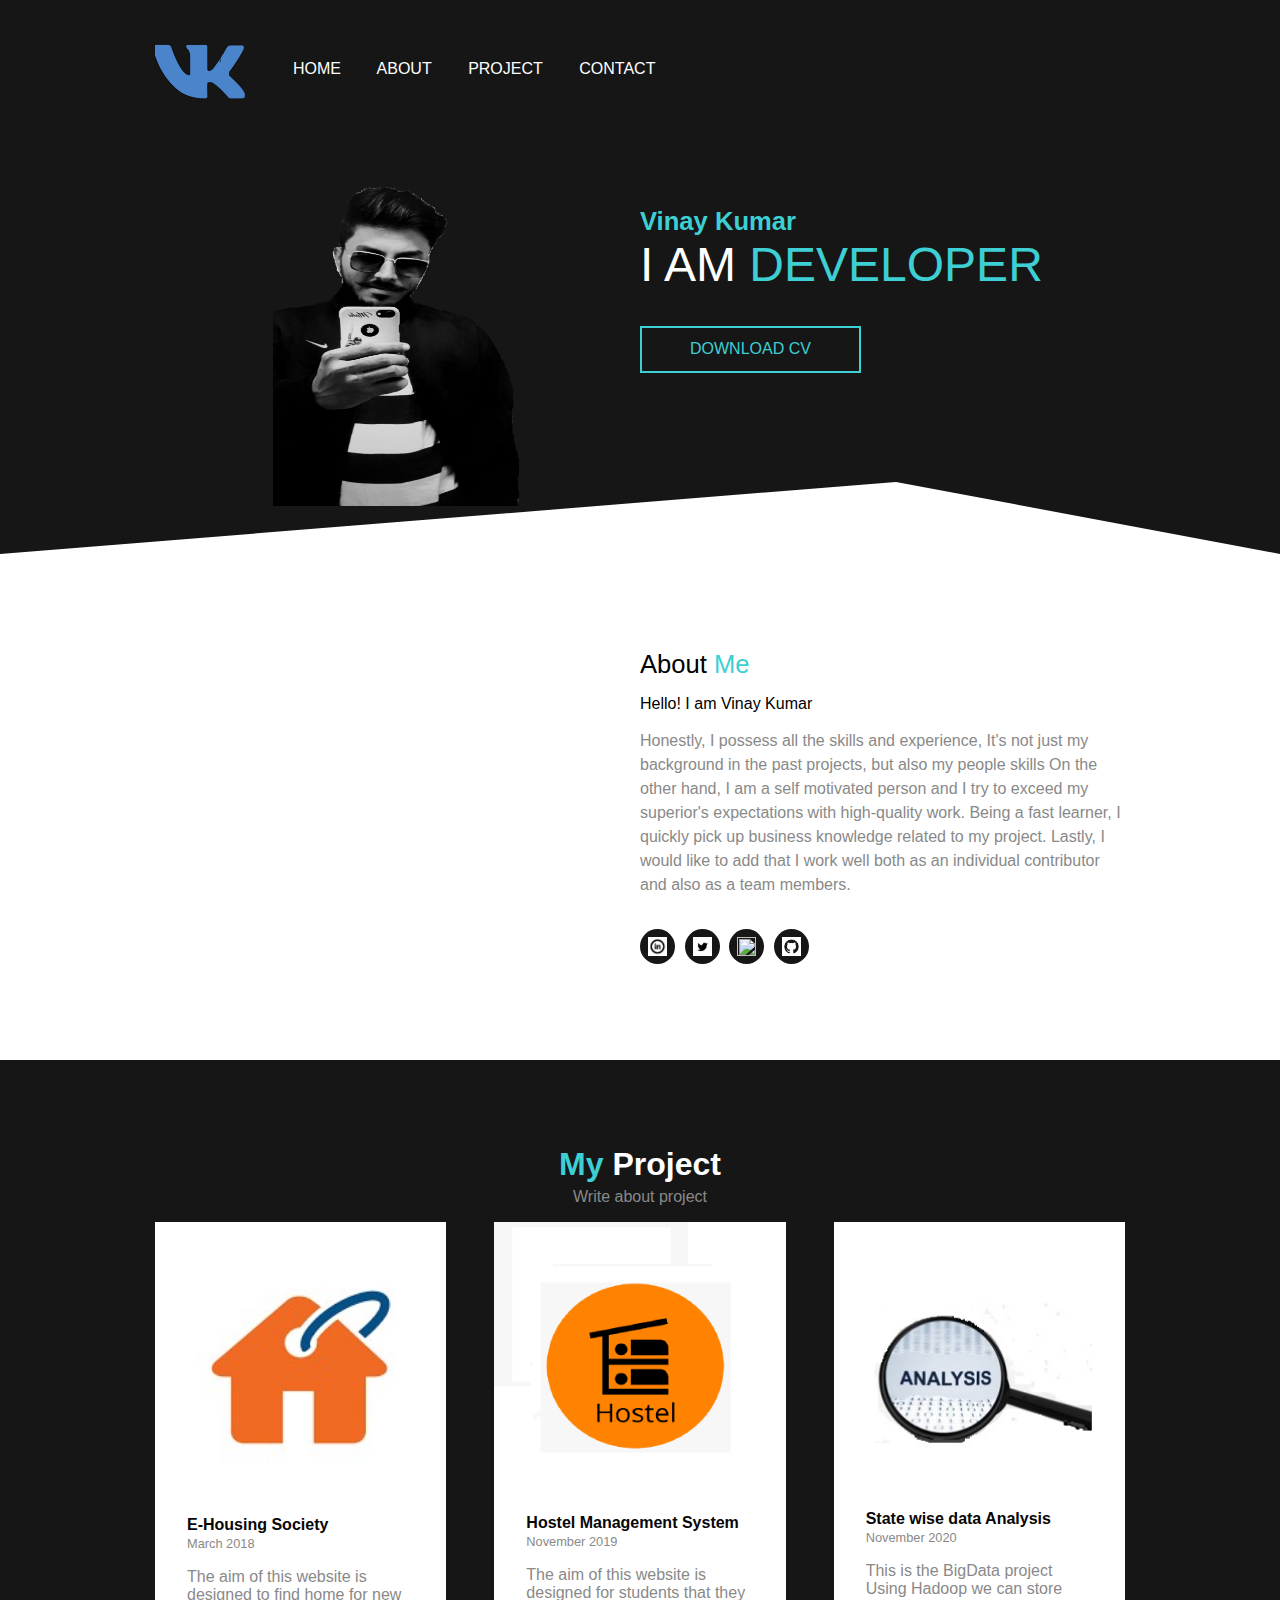
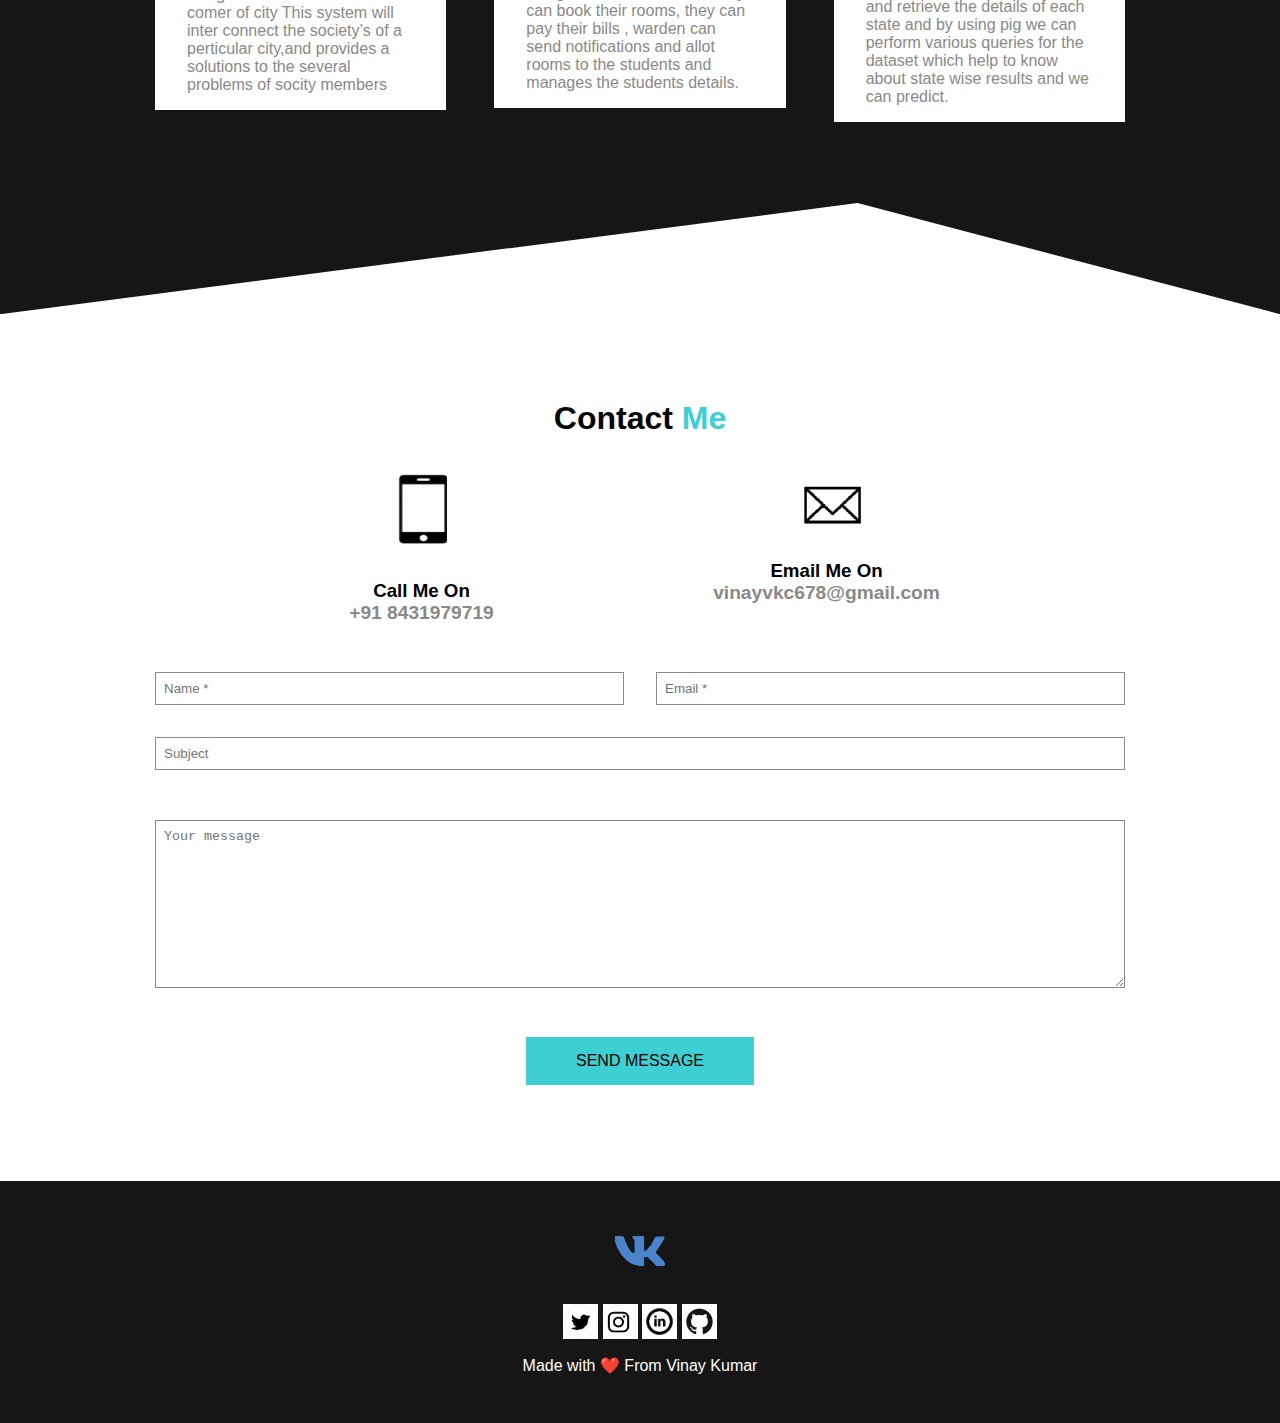
==== index.html @ e6b08eb9 "Portfolio" ====
<!DOCTYPE html>
<html>
<head>
	  <meta charset="utf-8">
	  <meta name="viewport" content="width=device-width, initial-scale=1.0">
	  <meta http-equiv="X-UA-Compatible" content="ie=edge">
	<title>My portfolio</title>
	<link rel="preconnect" href="https://fonts.gstatic.com">
    <link href="https://fonts.googleapis.com/css2?family=Open+Sans:ital,wght@0,400;1,600&display=swap" rel="stylesheet">
	<link rel="stylesheet" type="text/css" href="http://cdn.jsdelivr.net/npm/slick-carousel@1.8.1/slick/slick.css"/>
	<link rel="stylesheet" type="text/css" href="./style.css">
</head>
<body>
		<div class="site-main-wrapper">
			<button class="hamberger">
				<img src="./images/hamberger.svg" alt="">
			</button>

			<div class="mobile-nav">
				<button class="times"><img src="./images/times.svg" alt=""></button>
				<ul>
					<li><a href="#homepage"> HOME</a></li>
					<li><a href="#aboutpage"> ABOUT</a></li>
					<li><a href="#projectpage"> PROJECT</a></li>
					<li><a href="contactpage"> CONTACT</a></li>
				</ul>
			</div>
			<header>
				<div class="container">
					
			
				<nav id="main-nav" class="flex items-center justtify-between">
	
					 <div class="left flex items-center"> 
					 <div class="branding">
						 <img src="./images/newlogo.jpeg" alt="" width="90" height="70">
					 </div>
					 <div>
						  <a href="#homepage"> HOME</a>
						  <a href="#aboutpage"> ABOUT</a>
						  <a href="#projectpage"> PROJECT</a>
						  <a href="#contactpage"> CONTACT</a>
					 </div>
					 </div>
					
				</nav>
	
				<div class="hero flex items-center">
					<div class="left flex-1 flex justify-center"> 
						<img src="./images/Mann-2.jpeg"alt="" width="250px" height="320px">
					</div>	
				<div class="right flex-1"> 
					<h6>Vinay Kumar</h6>
					<h1>I AM <span>DEVELOPER</span></h1>
					
					<div>
						<button onclick="window.location.href='https://drive.google.com/file/d/1SIHhje6TOKd7tmqC-kKFBaiR6ZV1psM_/view?usp=sharing';" class="btn btn-secondary">Download CV</button>
					</div>
				</div>
				</div>
				</div>
			</header>
	
			<section id="aboutpage", class="about">
				<div class="container flex items-center about-inner-wrap">
					<div class="flex-1">
						<img class="about-me-img" src="./images/custom.jpg" alt="">
					</div>
					<div class="flex-1" right>
						<h1>About <span>Me</span></h1>
						<h3>Hello! I am Vinay Kumar</h3>
						<p>Honestly, I possess all the skills and experience, It's not just my background in the past projects, but also my people skills
							On the other hand, I am a self motivated person and I try to exceed my superior's expectations with high-quality work. Being a fast learner,
							 I quickly pick up business knowledge related to my project. Lastly, 
							 I would like to add that I work well both as an individual contributor and also as a team members.
						</p>
						<div class="social">
							<a href="https://www.linkedin.com/in/vinay-kumar-a54063130/"><img src="./images/linked.jpg" alt=""width="35" height="35"></a>
							<a href="https://twitter.com/VinayMsd07"><img src="./images/twitter.png" alt="" width="35" height="35"></a>
							<a href="https://www.instagram.com/mahivk07/"><img src="./images/Insta.png" alt="" width="35" height="35"></a>
							<a href="https://github.com/Vinaykumar73"><img src="./images/github.png" alt="" width="35" height="35"></a>
						</div>
	
					</div>
				</div>
			</section>
	
			<section id="projectpage", class="project">
				<div class="container">
					<h1 class="section-heading"><span>My</span> Project</h1>
					<p>Write about project </p>
					<div class="some-class">
					<div class="card-wrapper">
						<div class="card">
							<div class="img-wrapper">
								<img src="./images/rent.jpg" alt="">
							</div>
							<div class="card-content">
								<a href="https://github.com/Vinaykumar73/E-Hosuing_Society.github.iO">
									<h1>E-Housing Society</h1>
								</a>
								<span>March 2018</span>
								<p>The aim of this website is designed to find home for new comer of city
									This system will inter connect the society’s of a perticular city,and provides a solutions
									to the several problems of socity members</p>
							</div>
						</div>
					</div>
					<div class="card-wrapper">
						<div class="card">
							<div class="img-wrapper">
								<img src="./images/hostel.png" alt="">
							</div>
							<div class="card-content">
								<a href="https://github.com/Vinaykumar73/Hostel.github.io">
									<h1>Hostel Management System</h1>
								</a>
								<span>November 2019</span>
								<p>The aim of this website is designed for students that they can book their rooms, 
									they can pay their bills , warden can send notifications and allot rooms to the students
									 and manages the students details.</p>
							</div>
						</div>
					</div>
					<div class="card-wrapper">
						<div class="card">
							<div class="img-wrapper">
								<img src="./images/analysis.jpg" alt="">
							</div>
							<div class="card-content">
								<a href="https://github.com/Vinaykumar73/State-wise-data-analysis.github.io-">
									<h1>State wise data Analysis</h1>
								</a>
								<span>November 2020</span>
								<p>
                                    This is the BigData project Using Hadoop we can store and retrieve the details of each state and
                                    by using pig we can perform various queries for the dataset which help to know about state wise results and we can predict.
								</p>
							</div>
						</div>
					</div>
				</div>
			</div>
			</section>
			<section id="contactpage", class="contact">
				<div class="container">
					<h1 class="section-heading">Contact<span> Me</span></h1>
					<div class="card-wrapper">
						<div class="card">
							<img src="./images/phone.png" alt="" width="50" height="70">
							<h3>Call Me On</h3>
							<h6>+91 8431979719</h6>
						</div>
						<div class="card">
							<img src="./images/msg.png" alt="" width="70" height="50">
							<h3>Email Me On</h3>
							<h6>vinayvkc678@gmail.com</h6>
						</div>
					</div>
	<form action="" id="contactForm">
		<div class="input-wrap">
			<input type="text" placeholder="Name *" id="name">
			<input type="text" placeholder="Email *" id="email">
		</div>
		<div class="input-wrap-2">
			<input type="text" placeholder="Subject" id="subject">
			<textarea 	cols="30" rows="10" placeholder="Your message" id="textarea"></textarea>
		</div>
		<div class="btn-wrapper">
			<button type="submit" class="btn btn-primary"> send Message</button>
		</div>
	</form>
	
		</div>
	</section>
	<footer>
		<img class="footer-logo" src="./images/newlogo.jpeg" alt="" >
		<div class="footer-socials">
			<a href="https://twitter.com/VinayMsd07"><img src="./images/twitter.png" alt="" width="35" height="35"></a>
				<a href="https://www.instagram.com/mahivk07/"><img src="./images/insta.png" alt="" width="35" height="35"></a>
					<a href="https://www.linkedin.com/in/vinay-kumar-a54063130/"><img src="./images/linked.jpg" alt="" width="35" height="35"></a>
						<a href="https://github.com/Vinaykumar73"><img src="./images/github.png" alt="" width="35" height="35"></a>
		</div>
		<div class="Copyright">
			<p>Made with ❤️ From Vinay Kumar</p>
		</div>
	</footer>
		</div>
			
<script type="text/javascript" src="http://code.jquery.com/jquery-1.11.0.min.js"></script>
<script type="text/javascript" src="http://code.jquery.com/jquery-migrate-1.2.1.min.js"></script>
<script type="text/javascript" src="http://cdn.jsdelivr.net/npm/slick-carousel@1.8.1/slick/slick.min.js"></script>
<script src="https://www.gstatic.com/firebasejs/8.2.7/firebase-app.js"></script>
<script src="./js/app.js"></script>

</body>
</html>
---- style.css ----
@import 'utilities.css';
:root{
	--primary:#3DCFD3;
	--dark:#161616;
	--pure:#FFFFFF;
	--ternary:#898989;
	--light:#F2F2F2;
	--secondary:#070606;
}
body{
	
	font-family: 'Poppins', sans-serif ;
}
*{
	padding: 0;
	margin: 0;
	box-sizing: border-box;
    -webkit-font-smotthing:antialiased;
}
header{
	background: var(--dark);
	clip-path: polygon(0 0, 100% 0, 100% 100%,70% 87%,0 100%);
	
}
.container{
	max-width:1000px;
	padding:0 15px;
	margin: 0 auto;
}
header nav .left a{
	color:var(--pure) ;
	text-decoration: none;
	margin-right: 2rem;
	text-transform: uppercase;
	transition: all .3s ease;
	
}
header nav .left a:hover{
	color: var(--primary);
}
header nav{
	padding: 2rem 0;

}
header nav .branding{
	margin-right: 3rem;
}


.hero{
	padding: 3rem 0;
}
.hero .left img{
width: 250px;
}
.hero .right{
	color: var(--pure);
}
.hero .right h6{
	font-size: 1.6rem;
	color: var(--primary);
	margin-bottom: 0.5 rem;
}
.hero .right h1{
	font-size: 3rem;
	font-weight: 100;
	line-height: 1.2;
	margin-bottom: 2rem;
}
.hero .right h1 span{
	color: var(--primary);
}
.hero .right p{
	line-height: 1.9;
	margin-bottom: 2rem;
}
.btn-secondary{
	background: transparent;
	color: var(--primary);
	border-color: var(--primary);
}

.btn-secondary:hover{
	background: var(--primary);
	color: var(--secondary);
}
.hero .right{
	margin-top: -7rem;
}

section{
	padding: 6rem 0;
}


section.about .about-me-img{
	height: 400px;
	
}
section.about h1{
	margin-bottom: 1rem;
	font-size: 1.6rem;
	font-weight:400;
	margin-right: 20rem;
}
section.about h1 span{
	color: var(--primary);
}
section.about h3{
	font-size: 1rem;
	margin-bottom: 1rem;
	font-weight: 400;

}
section.about p{
	color: var(--ternary);
	font-family: sans-serif;
	line-height: 1.5;
	margin-bottom: 2rem;
}
section.about .social{
 display: flex;
}


section.about .social a{
	background: var(--dark);
	display: flex;
	align-items: center;
	justify-content: center;
	width: 35px;
	height: 35px;
	border-radius: 50%;
	-webkit-border-radius:50%;
	-moz-webkit-border-radius: 50%;
	-ms-webkit-border-adius: 50%;
	-o-webkit-border-radius: 50%;
	margin-right: 0.6rem;
	transition: all 0.3s ease;
	-webkit-transition: all 0.3s ease;
	-moz-transition: all 0.3s ease;
	-ms-transition: all 0.3s ease;
	-o-transition: all 0.3s ease;
}
section.about .social a img{
	width: 100%;
	height: 100%;
	padding: 0.5rem;

}
section.about .social a:hover{
	background: var(--primary);
}

.section-heading{
	color: var(--secondary);
	text-align: center;
	margin-bottom: 1rem;
	line-height: 0.5;
}
.section-heading + p{
	color: var(--ternary);
	font-family: 'Lato', sans-serif;
	margin-bottom: 1rem;
	text-align: center;
}
.section-heading span{
	color: var(--primary);
}

section.project{
	background: var(--dark);
	clip-path: polygon(0 0, 100% 0, 100% 100%,67% 87%,0 100%);
	padding-bottom: 12rem;
}
section.project .section-heading{
	color: var(--pure);
}
.some-class{
	display: grid;
	grid-template-columns: repeat(3, 1fr);
	grid-gap:3rem ;
	
}
section.project .card-wrapper .card{
	background: var(--pure);
}
section.project .card-wrapper .card .img-wrapper img{
	width: 100%;
	height: 100%;
	object-fit: cover;

}
section.project .card-wrapper .card .card-content{
padding: 1rem;
padding-left: 2rem;	
padding-right: 2rem;
}
section.project .card-wrapper .card .card-content h1{
	font-size: 1rem;
	font-weight: 600;	
}
section.project .card-wrapper .card .card-content a{
	color: var(--secondary);
	text-decoration: none;
}
section.project .card-wrapper .card .card-content span{
	color: var(--ternary);
	font-size: 0.8rem;
}
section.project .card-wrapper .card .card-content p{
	font-family: 'Lato' , sans-serif;
	color: var(--ternary);
	margin-top: 1rem;
}
section.project .card-wrapper .card .card-content a:hover{
	color: var(--primary);
}


section.contact .card-wrapper{
	display: grid;
	grid-template-columns: repeat(2,1fr);
	grid-gap:8rem;
	margin-left: 8rem;
	margin-right: 10rem;
}
section.contact .card-wrapper .card{
	text-align: center;
}
section.contact .card-wrapper .card img{
  margin-bottom: 2rem;
  margin-top: 2rem;
}
section.contact .card-wrapper .card h1{
	font-family: 400;
	margin-bottom: 1rem;
}
section.contact .card-wrapper .card h6{
	font-size: 1.2rem;
	color: var(--ternary);
	font-family: 200;
}
section.contact .input-wrap{
	display: grid;
	grid-template-columns: repeat(2,1fr);
	grid-gap:2rem;
	margin-bottom: 1rem;
}
section.contact .input-wrap-2{
	display: flex;
	flex-direction: column;
}
section.contact input{
	padding:0.5rem;
	border: 1px solid var(--ternary);
	margin-top: 3rem;
}
section.contact .input-wrap-2 input{
	margin-bottom: 3rem;
	border: 1px solid var(--ternary);
	margin-top: 1rem;

}
section.contact .input-wrap-2 textarea{
	padding:0.5rem;
	border: 1px solid var(--ternary);
	margin-top: 0.1rem;
	margin-bottom: 3rem;
}
section.contact .input-wrap-2 textarea:focus{
	outline: none;
}
section.contact input:focus{
	outline: none;
}
section.contact .btn-wrapper{
	text-align: center;
	margin-top: 0.1rem;

}


footer{
	background: var(--dark);
	text-align: center;
	padding: 3rem;
}
footer .footer-logo{
	margin-bottom: 2rem;
	width: 50px;
}
footer .footer-socails a{
	margin-right: 1rem;
}
footer .footer-socails{
	margin-bottom: 3rem;
	margin-right: -1rem;
}
footer .Copyright p{
	color: var(--pure);
	margin-top: 0.8rem;
}

.site-main-wrapper{
	position: relative;

}
.hamberger{
	position: absolute;
	top: 40px;
	right: 40px;
	z-index: 11;
	background: none;
	border: none;
	outline: none;
	cursor: pointer;
	display: none;
}
.hamberger img{
	width: 30px;
}
.mobile-nav{
	position: fixed;
	top: 0;
	left: 0;
	z-index: 3000;
	background: var(--light);
	width: 100%;
	height: 100%;
	padding: 2rem;
	padding-top: 5rem;
	transform: translateX(-100% );
	transition: all 0.5s ease-in-out;
}
.open{
	transform: translateX(0);
}
.times{
	position: fixed;
	top: 30px;
	right: 30px;
	border: none;
	background: none;
	outline: none;
	cursor: pointer;

}
.times img{
	width: 20px;
}
.mobile-nav ul{
 	list-style-type: none;
}
.mobile-nav ul li a{
	color: var(--secondary);
	text-decoration: none;
	font-size: 1rem;
}
@media(max-width:1000px){
	header #main-nav{
		display: none;
	}
	.hamberger{
		display: block;
	}
	.hero .left img{
		width: 200px;
	}
	.hero .right h1{
		font-size: 1rem;
	}
	.hero{
		padding-top: 8rem; 
	}
	header{
		clip-path: polygon(0 0, 100% 0, 100% 100%, 27% 89%,0 100%);
	}
	section.about .about-me-img{
		height: 360px;
	}
	section.project .card-wrapper{
		grid-template-columns: repeat(1, 1fr);
		
	}
	section.project{
		clip-path: polygon(0 0, 100% 0, 100% 100%, 67% 97%, 0 100%);
	}
	
}
@media (max-width:650px){
	.hero{
		flex-direction: column;
	}
	header{
		clip-path: polygon(0 0, 100% 0, 100% 100%, 69% 95% 0 100%);
	}	
	.hero .right{
		position: absolute;
		top: 460px;
		padding: 0 1rem;
		font-size: -2rem;
		background: linear-gradient(rgba(0,0,0,0), rgba(0,0,0,0.9));
	}
	.hero .left{
		margin-top: -5rem;
		margin-right: -1rem;
		padding-bottom: 7rem;
	
	}
	.about-inner-wrap{
		flex-direction: column;

	}
	.about{

		margin-left: 4rem;
		
		
	}
	.about .right{
		text-align: left;
		margin-top: 1rem;
	
	}
	.about .right .social{
		justify-content: center;
		text-align: center;

	}
	.project .some-class{
		grid-template-columns: repeat(1, 1fr);
		
	}
	section{
		padding: 4rem 0;
	}
	section.contact .card-wrapper{
		grid-template-columns: repeat(1,1fr);
	}
	section.contact .input-wrap{
		grid-template-columns: repeat(1,1fr);
	}
	
}
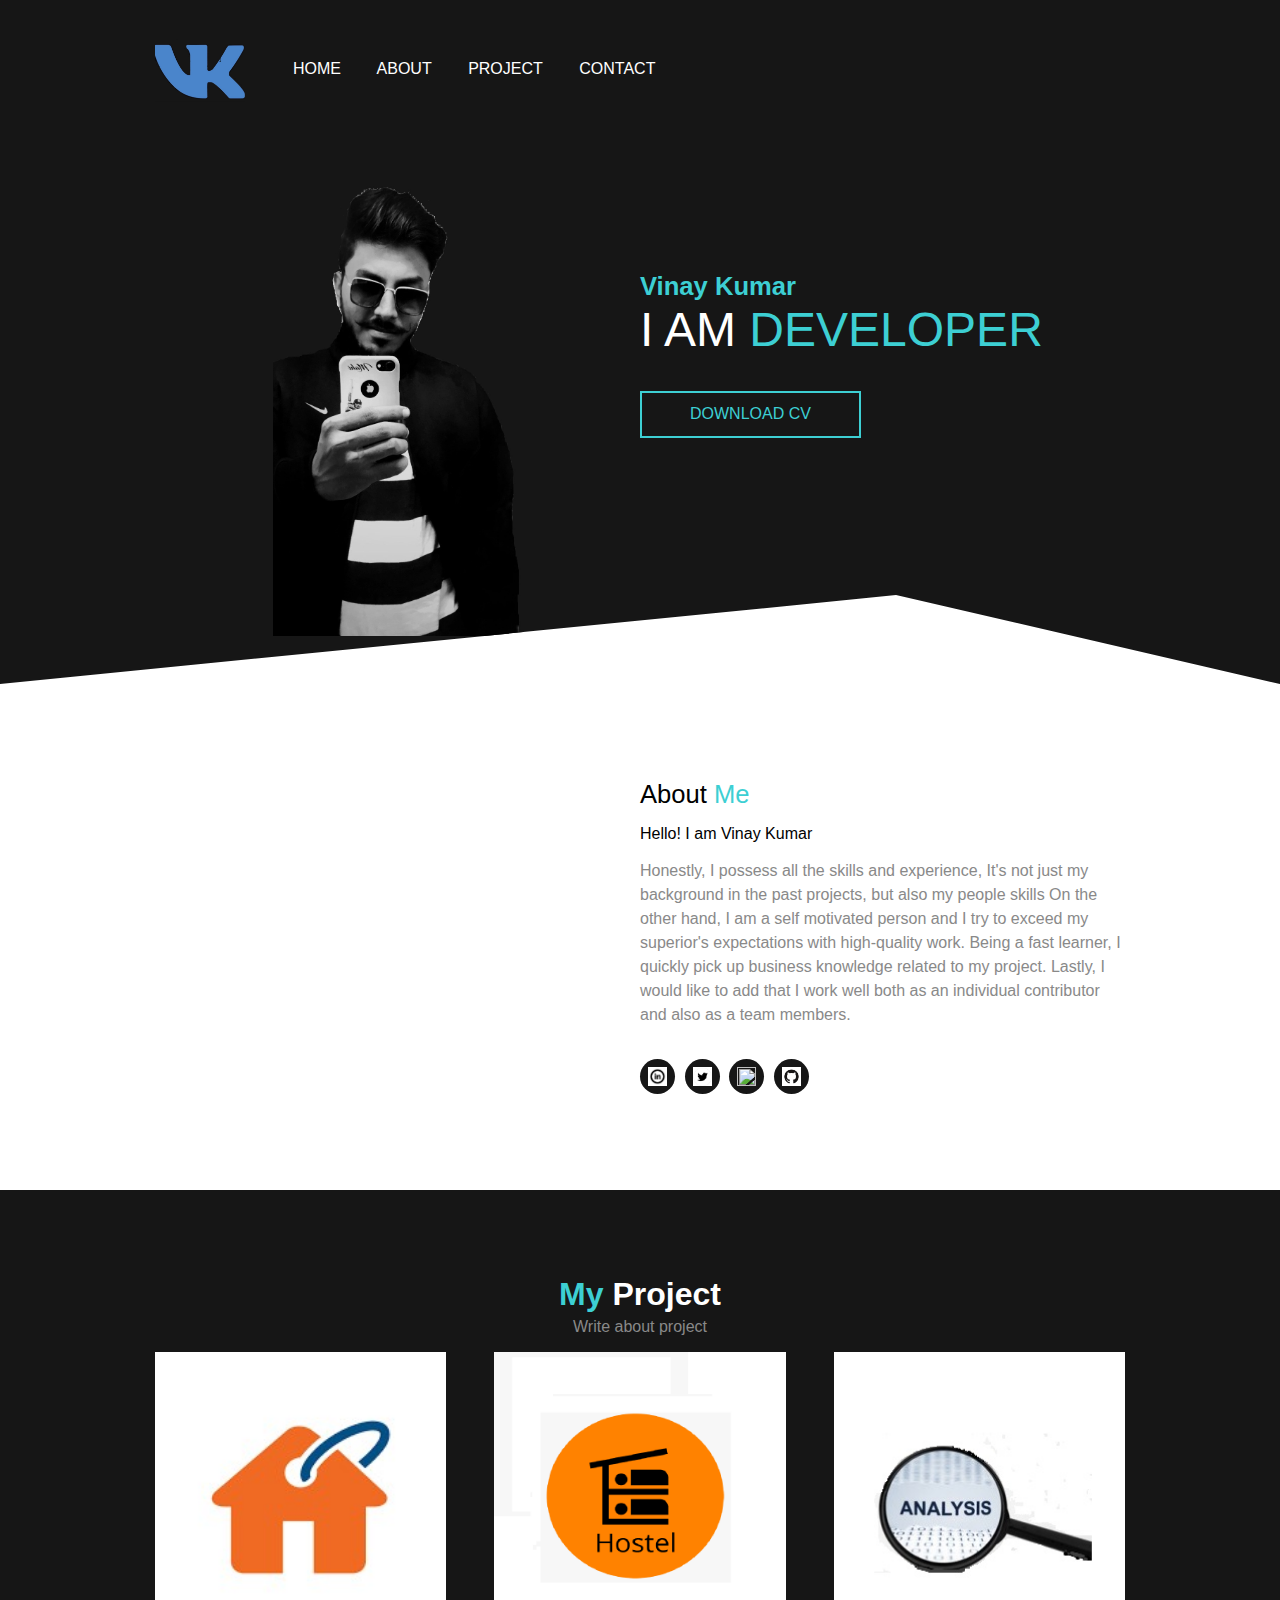
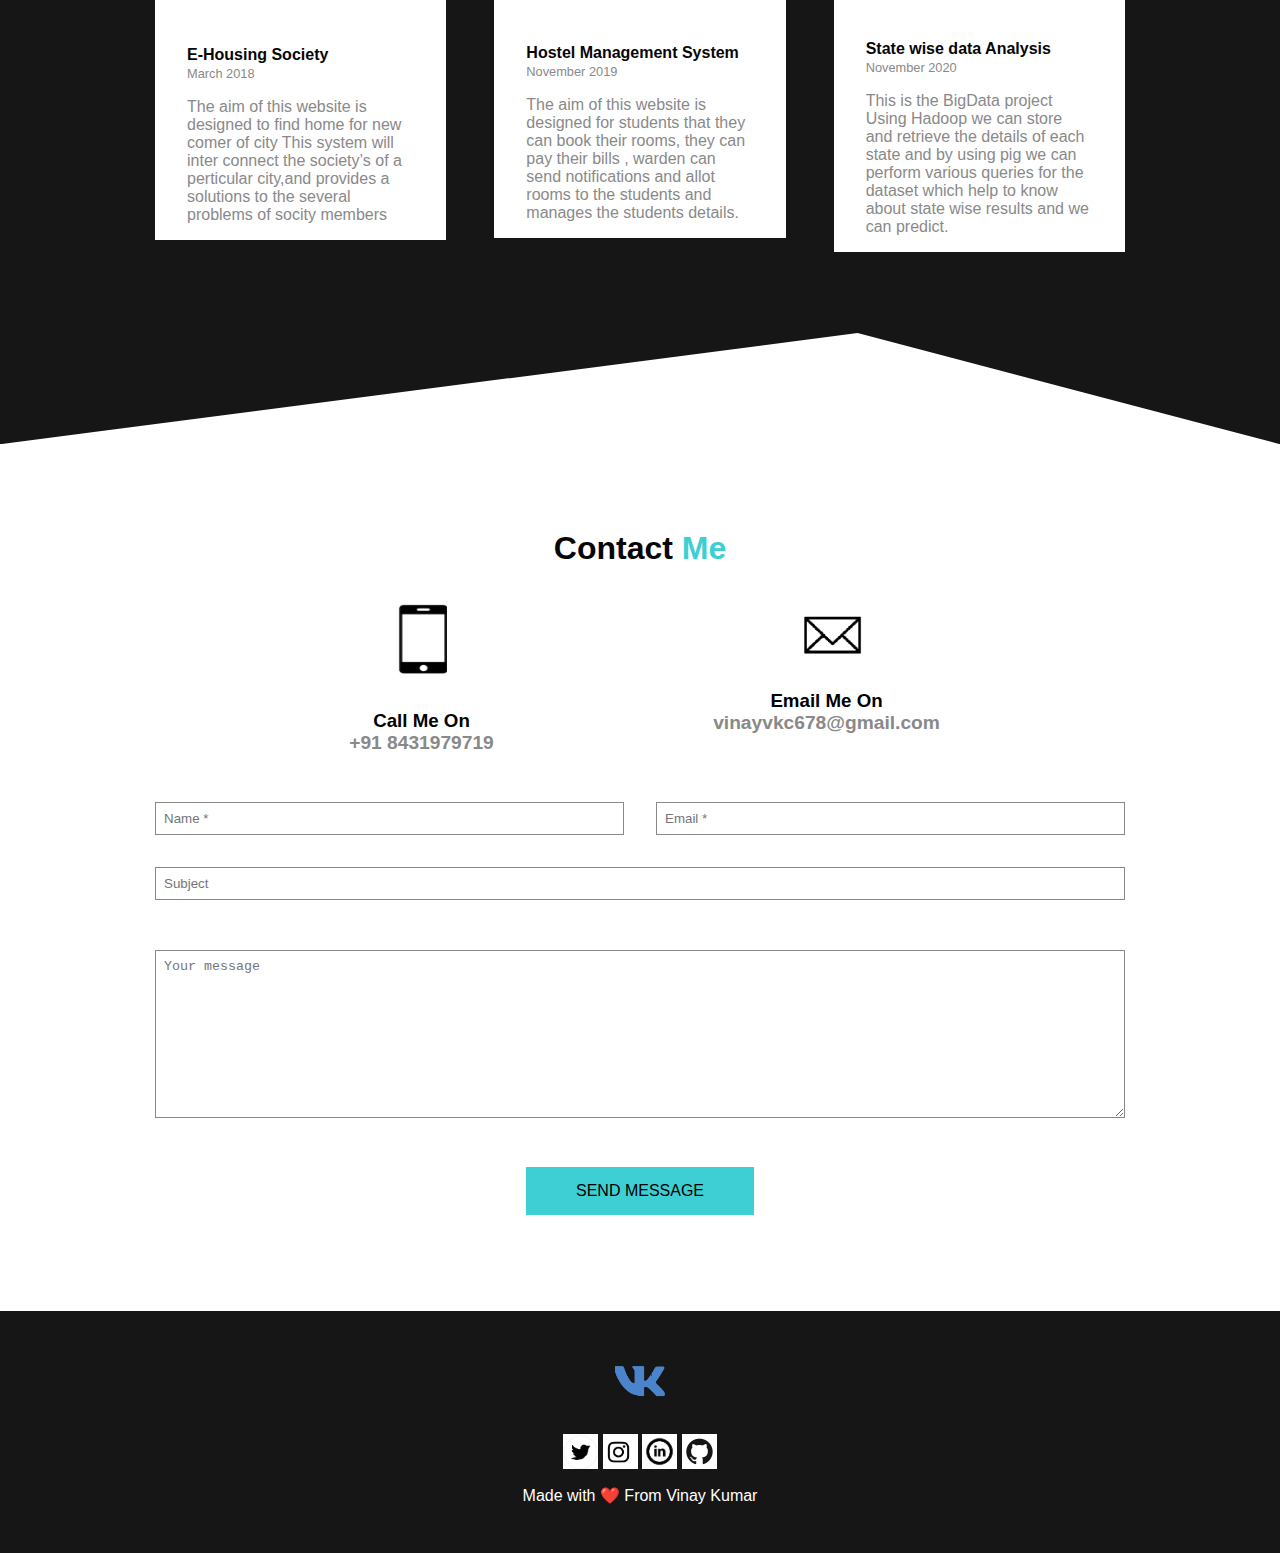
==== commit a505c6dd: "Update index.html" ====
--- a/index.html
+++ b/index.html
@@ -47,7 +47,7 @@
 	
 				<div class="hero flex items-center">
 					<div class="left flex-1 flex justify-center"> 
-						<img src="./images/Mann-2.jpeg"alt="" width="250px" height="320px">
+						<img src="./images/Mann-2.jpeg"alt="" width="350px" height="450px">
 					</div>	
 				<div class="right flex-1"> 
 					<h6>Vinay Kumar</h6>
@@ -194,4 +194,4 @@
 <script src="./js/app.js"></script>
 
 </body>
-</html>+</html>
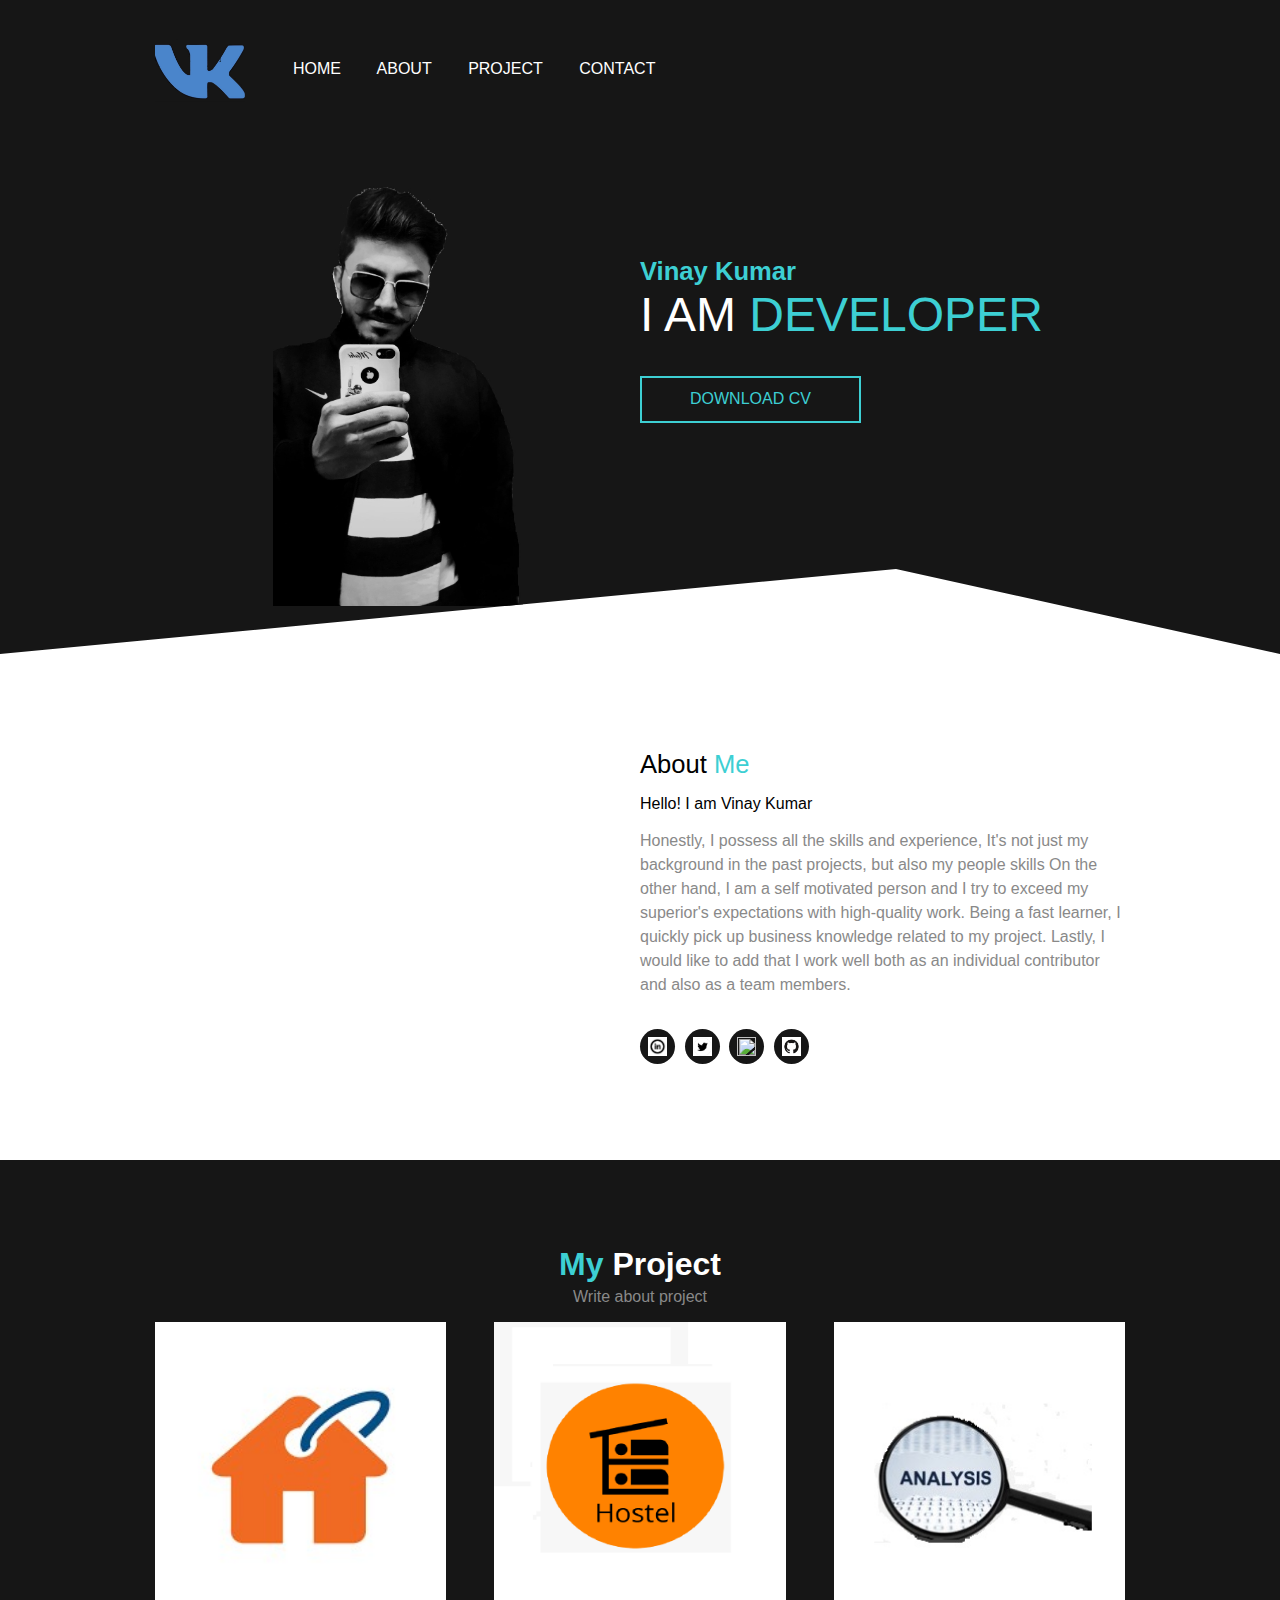
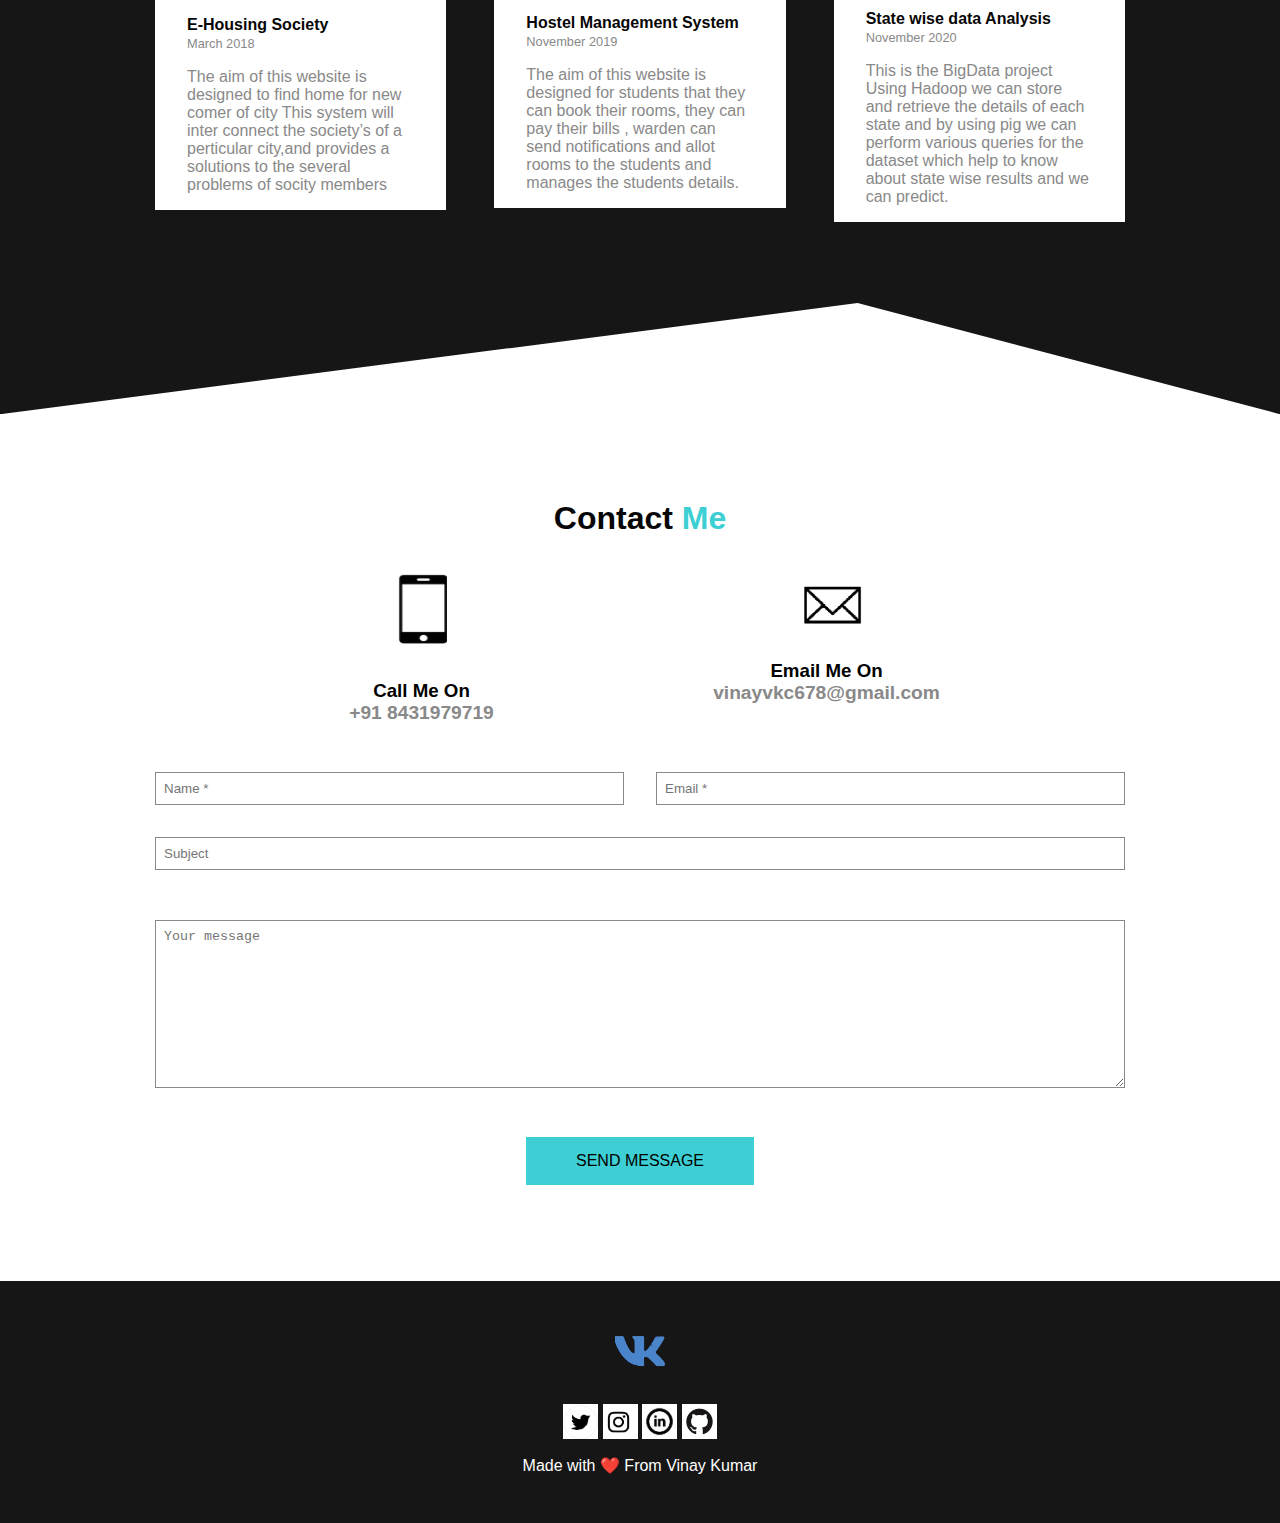
==== commit e6a7fe9c: "Update index.html" ====
--- a/index.html
+++ b/index.html
@@ -47,7 +47,7 @@
 	
 				<div class="hero flex items-center">
 					<div class="left flex-1 flex justify-center"> 
-						<img src="./images/Mann-2.jpeg"alt="" width="350px" height="450px">
+						<img src="./images/Mann-2.jpeg"alt="" width="350px" height="420px">
 					</div>	
 				<div class="right flex-1"> 
 					<h6>Vinay Kumar</h6>
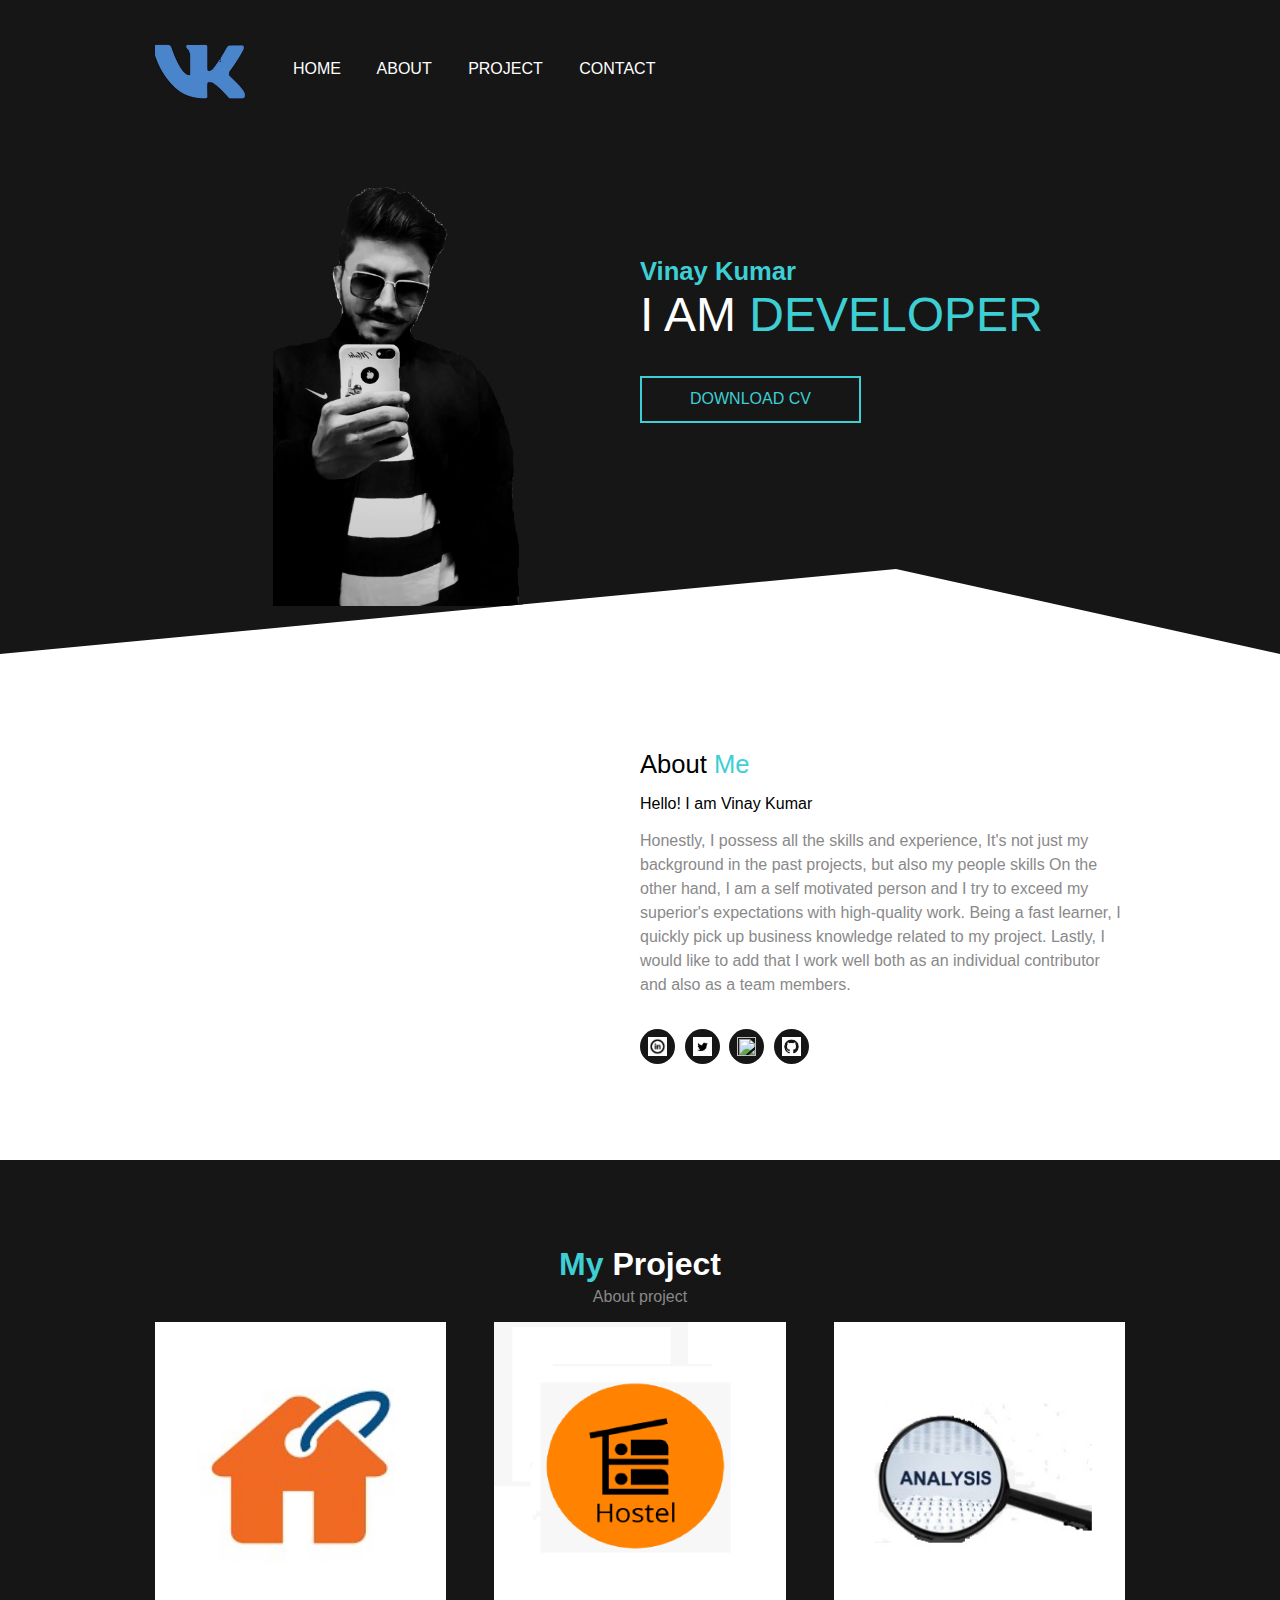
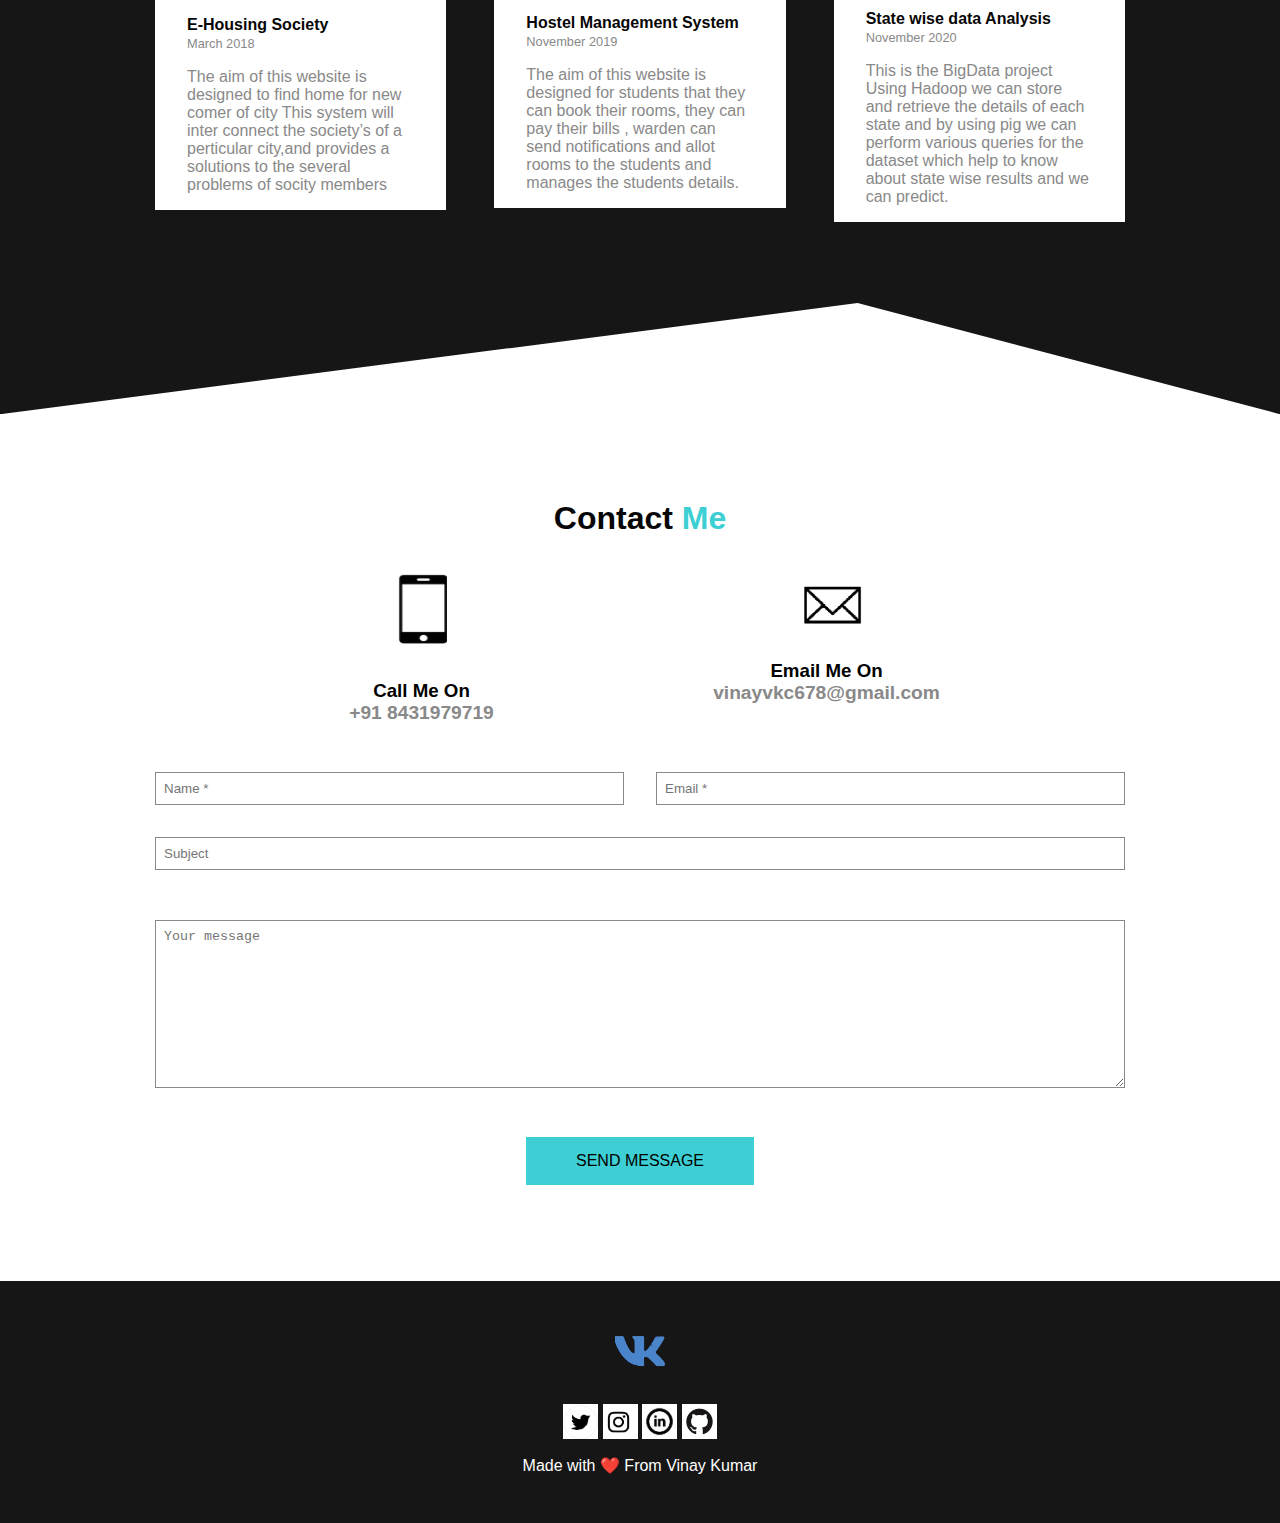
==== commit e163fdd3: "Update index.html" ====
--- a/index.html
+++ b/index.html
@@ -88,7 +88,7 @@
 			<section id="projectpage", class="project">
 				<div class="container">
 					<h1 class="section-heading"><span>My</span> Project</h1>
-					<p>Write about project </p>
+					<p>About project </p>
 					<div class="some-class">
 					<div class="card-wrapper">
 						<div class="card">
--- a/style.css
+++ b/style.css
@@ -361,11 +361,18 @@
 	header #main-nav{
 		display: none;
 	}
+
+	
 	.hamberger{
 		display: block;
 	}
+	header{
+		background: var(--dark);
+		width: 450px;
+	}
+
 	.hero .left img{
-		width: 200px;
+		width: 250px;
 	}
 	.hero .right h1{
 		font-size: 1rem;
@@ -379,6 +386,11 @@
 	section.about .about-me-img{
 		height: 360px;
 	}
+	section.project{
+		background: var(--dark);
+		width: 430px;
+	}
+
 	section.project .card-wrapper{
 		grid-template-columns: repeat(1, 1fr);
 		
@@ -386,7 +398,13 @@
 	section.project{
 		clip-path: polygon(0 0, 100% 0, 100% 100%, 67% 97%, 0 100%);
 	}
-	
+	section.contact{
+		width: 420px;
+	}
+	footer{
+		background: var(--dark);
+		width: 440px;
+	}	
 }
 @media (max-width:650px){
 	.hero{
@@ -442,4 +460,4 @@
 		grid-template-columns: repeat(1,1fr);
 	}
 	
-}+}
